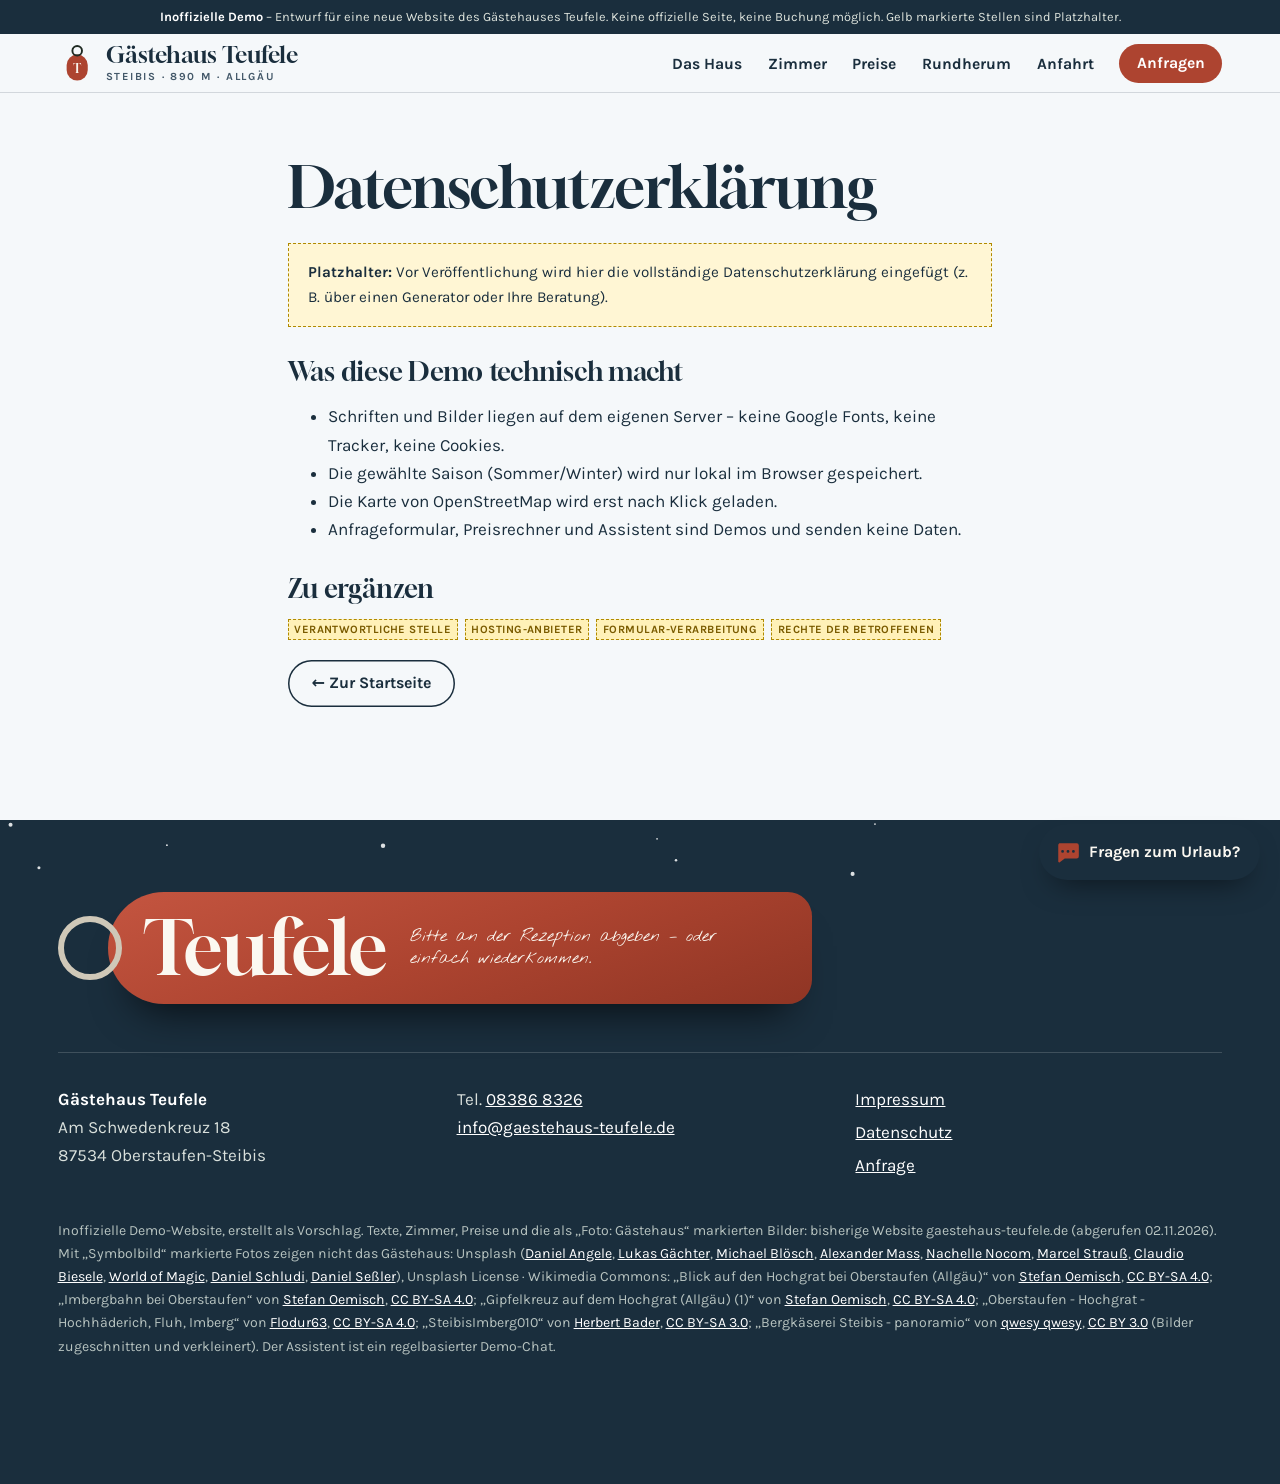
==== datenschutz.html @ fffa0cfc "Demo-Vorschau" ====
<!doctype html>
<html lang="de" data-season="sommer">
<head>
<meta charset="utf-8">
<meta name="viewport" content="width=device-width, initial-scale=1">
<title>Datenschutzerklärung – Gästehaus Teufele (Demo)</title>
<meta name="description" content="Datenschutzerklärung der Demo-Website">
<meta name="robots" content="noindex, nofollow">
<meta name="theme-color" content="#1d3a47">
<link rel="icon" href="img/favicon.svg" type="image/svg+xml">
<link rel="preload" href="fonts/gloock-latin-400-normal.woff2" as="font" type="font/woff2" crossorigin>
<link rel="stylesheet" href="css/fonts.css">
<link rel="stylesheet" href="css/style.css">
<link rel="stylesheet" href="chatbot/chatbot.css">
<link rel="stylesheet" href="css/premium.css">
<script>document.documentElement.classList.add('js')</script>
<script>try{var q=new URLSearchParams(location.search).get('saison'),s=q||localStorage.getItem('teufele-saison');if(!s){var d=new Date(),m=d.getMonth()+1,t=d.getDate();s=(m>4&&m<11)||(m==4&&t>=15)||(m==11&&t<=2)?'sommer':'winter'}document.documentElement.dataset.season=s==='winter'?'winter':'sommer'}catch(e){}</script>
<script>try{if(!matchMedia('(prefers-reduced-motion: reduce)').matches&&!sessionStorage.getItem('demo-intro'))document.documentElement.classList.add('intro-on')}catch(e){}</script>
</head>
<body id="top">
<div class="demo-banner" role="note"><strong>Inoffizielle Demo</strong> – Entwurf für eine neue Website des Gästehauses Teufele. Keine offizielle Seite, keine Buchung möglich. Gelb markierte Stellen sind Platzhalter.</div>
<header class="site-header">
  <a class="brand" href="index.html#top" aria-label="Gästehaus Teufele – Startseite"><svg class="logo-key" viewBox="0 0 40 40" aria-hidden="true"><rect x="9" y="11" width="22" height="27" rx="11" fill="#ad4430"/><circle cx="20" cy="7" r="5" fill="none" stroke="#1f2a22" stroke-width="2"/><text x="20" y="30" text-anchor="middle" font-family="Gloock,Georgia,serif" font-size="13" fill="#f8f4ec">T</text></svg><span class="brand-t"><b>Gästehaus Teufele</b><small>Steibis · 890 m · Allgäu</small></span></a>
  <nav class="nav" aria-label="Hauptnavigation">
    <button class="nav-toggle" aria-expanded="false" aria-controls="nav-list"><span class="sr-only">Menü</span><span></span><span></span><span></span></button>
    <ul id="nav-list">
      <li><a href="index.html#haus">Das Haus</a></li>
      <li><a href="index.html#zimmer">Zimmer</a></li>
      <li><a href="index.html#preise">Preise</a></li>
      <li><a href="index.html#rundherum">Rundherum</a></li>
      <li><a href="index.html#anfahrt">Anfahrt</a></li>
      <li class="nav-cta"><a href="index.html#anfrage">Anfragen</a></li>
    </ul>
  </nav>
</header>
<main class="legal"><div class="wrap narrow">
<h1>Datenschutzerklärung</h1>

<div class="ph-box"><strong>Platzhalter:</strong> Vor Veröffentlichung wird hier die vollständige Datenschutzerklärung eingefügt (z. B. über einen Generator oder Ihre Beratung).</div>
<h2>Was diese Demo technisch macht</h2>
<ul>
<li>Schriften und Bilder liegen auf dem eigenen Server – keine Google Fonts, keine Tracker, keine Cookies.</li>
<li>Die gewählte Saison (Sommer/Winter) wird nur lokal im Browser gespeichert.</li>
<li>Die Karte von OpenStreetMap wird erst nach Klick geladen.</li>
<li>Anfrageformular, Preisrechner und Assistent sind Demos und senden keine Daten.</li>
</ul>
<h2>Zu ergänzen</h2>
<p><span class="ph">Verantwortliche Stelle</span> <span class="ph">Hosting-Anbieter</span> <span class="ph">Formular-Verarbeitung</span> <span class="ph">Rechte der Betroffenen</span></p>

<p><a class="btn btn-line" href="index.html">← Zur Startseite</a></p>
</div></main>
<footer class="footer">
  <canvas class="foot-snow s-winter-only" data-particles="snow" aria-hidden="true"></canvas>
  <div class="wrap">
    <div class="foot-key" aria-hidden="true"><span class="fk-ring"></span><span class="fk-tag"><b>Teufele</b><small>Bitte an der Rezeption abgeben – oder einfach wiederkommen.</small></span></div>
    <div class="foot-cols">
      <p><strong>Gästehaus Teufele</strong><br>Am Schwedenkreuz 18<br>87534 Oberstaufen-Steibis</p>
      <p>Tel. <a href="tel:+4983868326">08386 8326</a><br><a href="mailto:info@gaestehaus-teufele.de">info@gaestehaus-teufele.de</a></p>
      <nav aria-label="Rechtliches"><a href="impressum.html">Impressum</a><a href="datenschutz.html">Datenschutz</a><a href="index.html#anfrage">Anfrage</a></nav>
    </div>
    <p class="small">Inoffizielle Demo-Website, erstellt als Vorschlag. Texte, Zimmer, Preise und die als „Foto: Gästehaus“ markierten Bilder: bisherige Website gaestehaus-teufele.de (abgerufen 02.11.2026). Mit „Symbolbild“ markierte Fotos zeigen nicht das Gästehaus: Unsplash (<a href="https://unsplash.com/photos/grune-baume-und-berge-unter-weissen-wolken-und-blauem-himmel-tagsuber-VUAQ4FSZtq4" target="_blank" rel="noopener">Daniel Angele</a>, <a href="https://unsplash.com/photos/grunes-grasfeld-in-der-nahe-des-berges-tagsuber-tlVbaOnPC0c" target="_blank" rel="noopener">Lukas Gächter</a>, <a href="https://unsplash.com/photos/braune-kuh-auf-dem-alpine-mountain-trail-G0ghMvt4nq4" target="_blank" rel="noopener">Michael Blösch</a>, <a href="https://unsplash.com/photos/ein-buffettisch-mit-verschiedenen-gerichten-und-speisen-Jfif0cYXTFI" target="_blank" rel="noopener">Alexander Mass</a>, <a href="https://unsplash.com/photos/frau-sitzt-im-winter-am-bett-und-schaut-am-fenster-51adhgg5KkE" target="_blank" rel="noopener">Nachelle Nocom</a>, <a href="https://unsplash.com/photos/modernes-schlafzimmer-mit-holzakzenten-und-naturlichem-licht-CMHgRFDANH8" target="_blank" rel="noopener">Marcel Strauß</a>, <a href="https://unsplash.com/photos/ein-feld-mit-wildblumen-und-einem-berg-im-hintergrund-0eRxPqdVqlM" target="_blank" rel="noopener">Claudio Biesele</a>, <a href="https://unsplash.com/photos/ein-schneebedeckter-hang-mit-hausern-und-baumen-im-vordergrund-XB6_wsO7b4U" target="_blank" rel="noopener">World of Magic</a>, <a href="https://unsplash.com/photos/schwarzbrot-im-sack-DzGefKHQA9A" target="_blank" rel="noopener">Daniel Schludi</a>, <a href="https://unsplash.com/photos/sonnenstrahlen-brechen-durch-wolken-uber-berggipfeln-Z5TV7ylXLrI" target="_blank" rel="noopener">Daniel Seßler</a>), Unsplash License · Wikimedia Commons: „Blick auf den Hochgrat bei Oberstaufen (Allgäu)“ von <a href="https://commons.wikimedia.org/wiki/File:Blick_auf_den_Hochgrat_bei_Oberstaufen_(Allg%C3%A4u).jpg" target="_blank" rel="noopener">Stefan Oemisch</a>, <a href="https://creativecommons.org/licenses/by-sa/4.0" target="_blank" rel="noopener">CC BY-SA 4.0</a>; „Imbergbahn bei Oberstaufen“ von <a href="https://commons.wikimedia.org/wiki/File:Imbergbahn_bei_Oberstaufen.jpg" target="_blank" rel="noopener">Stefan Oemisch</a>, <a href="https://creativecommons.org/licenses/by-sa/4.0" target="_blank" rel="noopener">CC BY-SA 4.0</a>; „Gipfelkreuz auf dem Hochgrat (Allgäu) (1)“ von <a href="https://commons.wikimedia.org/wiki/File:Gipfelkreuz_auf_dem_Hochgrat_(Allg%C3%A4u)_(1).jpg" target="_blank" rel="noopener">Stefan Oemisch</a>, <a href="https://creativecommons.org/licenses/by-sa/4.0" target="_blank" rel="noopener">CC BY-SA 4.0</a>; „Oberstaufen - Hochgrat - Hochhäderich, Fluh, Imberg“ von <a href="https://commons.wikimedia.org/wiki/File:Oberstaufen_-_Hochgrat_-_Hochh%C3%A4derich,_Fluh,_Imberg.jpg" target="_blank" rel="noopener">Flodur63</a>, <a href="https://creativecommons.org/licenses/by-sa/4.0" target="_blank" rel="noopener">CC BY-SA 4.0</a>; „SteibisImberg010“ von <a href="https://commons.wikimedia.org/wiki/File:SteibisImberg010.jpg" target="_blank" rel="noopener">Herbert Bader</a>, <a href="https://creativecommons.org/licenses/by-sa/3.0" target="_blank" rel="noopener">CC BY-SA 3.0</a>; „Bergkäserei Steibis - panoramio“ von <a href="https://commons.wikimedia.org/wiki/File:Bergk%C3%A4serei_Steibis_-_panoramio.jpg" target="_blank" rel="noopener">qwesy qwesy</a>, <a href="https://creativecommons.org/licenses/by/3.0" target="_blank" rel="noopener">CC BY 3.0</a> (Bilder zugeschnitten und verkleinert). Der Assistent ist ein regelbasierter Demo-Chat.</p>
  </div>
</footer>
<script src="js/base.js" defer></script>
<script src="js/fx.js" defer></script>
<script src="js/main.js" defer></script>
<script src="chatbot/chatbot.js" data-kb="chatbot/kb.json" defer></script>
</body>
</html>
---- css/fonts.css ----
@font-face{font-family:'Gloock';src:url(../fonts/gloock-latin-400-normal.woff2) format('woff2');font-weight:400;font-style:normal;font-display:swap}
@font-face{font-family:'Karla';src:url(../fonts/karla-latin-400-normal.woff2) format('woff2');font-weight:400;font-style:normal;font-display:swap}
@font-face{font-family:'Karla';src:url(../fonts/karla-latin-400-italic.woff2) format('woff2');font-weight:400;font-style:italic;font-display:swap}
@font-face{font-family:'Karla';src:url(../fonts/karla-latin-700-normal.woff2) format('woff2');font-weight:700;font-style:normal;font-display:swap}
@font-face{font-family:'Nothing';src:url(../fonts/nothing-you-could-do-latin-400-normal.woff2) format('woff2');font-weight:400;font-style:normal;font-display:swap}
---- css/style.css ----
/* Gästehaus Teufele – „Das Schlüsselbrett“ (Demo, Runde 6) – Pension-Palette mit Winter-Modus */
:root{--off:#f8f4ec;--sand:#f0e8d8;--himmel:#e4eef3;--wiese:#ebefdc;--salbei:#4d6a4b;--see:#1d3a47;--ziegel:#ad4430;--ziegel-d:#8f3524;--ink:#1f2a22;--ink-2:#4a5249;
  --holz:#b8895a;--holz-d:#7a5534;--leinen:#fbf8f1;
  --disp:'Gloock',Georgia,serif;--body:'Karla',system-ui,sans-serif;--hand:'Nothing','Segoe Print',cursive;
  --ease:cubic-bezier(.2,.7,.1,1);--pad:clamp(1.1rem,4.5vw,4rem);--rule:rgba(31,42,34,.16);
  --linen:repeating-linear-gradient(0deg,rgba(31,42,34,.025) 0 1px,transparent 1px 3px),repeating-linear-gradient(90deg,rgba(31,42,34,.02) 0 1px,transparent 1px 4px)}
html[data-season=winter]{--off:#f5f8fa;--sand:#dfeaf3;--himmel:#dfeaf3;--wiese:#eef3f7;--salbei:#3a627d;--see:#1a2e3d;--ink:#1a2e3d;--ink-2:#44596a;--rule:rgba(26,46,61,.16)}
*,*::before,*::after{box-sizing:border-box}
html{overflow-x:clip;-webkit-text-size-adjust:100%;scroll-behavior:smooth;scroll-padding-top:5rem}
body{overflow-x:clip;margin:0;background:var(--off);color:var(--ink);font:400 1.07rem/1.65 var(--body);transition:background-color .8s,color .8s}
section,.site-header,.footer{transition:background-color .8s,color .8s}
img{max-width:100%;height:auto;display:block}
a{color:inherit}
h1,h2,h3{font-family:var(--disp);font-weight:400;line-height:1.04;margin:0 0 .45em;letter-spacing:-.01em}
h2{font-size:clamp(2.3rem,5.2vw,4.6rem)}
h1 em,h2 em{font-style:italic;color:var(--ziegel)}
p{margin:0 0 1em}
.wrap{max-width:1320px;margin:0 auto;padding:0 var(--pad)}
.narrow{max-width:820px}
.sr-only{position:absolute;width:1px;height:1px;overflow:hidden;clip:rect(0 0 0 0);white-space:nowrap}
.ph{display:inline-block;max-width:100%;font:700 .7rem/1.35 var(--body);letter-spacing:.04em;text-transform:uppercase;color:#7a5b00;background:#fff1b8;border:1px dashed #b08a00;padding:.15em .5em;vertical-align:middle;font-style:normal}
.ph-box{background:#fff6d4;border:1px dashed #b08a00;padding:1rem 1.2rem;margin-bottom:1.5rem;font-size:.95rem}
.kicker{font:700 .8rem/1 var(--body);letter-spacing:.22em;text-transform:uppercase;color:var(--ziegel);margin-bottom:1.1rem}
.k-light{color:var(--sand)}
.hand{font-family:var(--hand);font-weight:400;letter-spacing:.01em}
.small{font-size:.88rem;color:var(--ink-2)}
.intro-p{max-width:40rem;font-size:1.15rem}
figure{margin:0}
figcaption{font:700 .74rem/1.35 var(--body);letter-spacing:.06em;text-transform:uppercase;color:var(--ink-2);margin-top:.55rem}
.sym{display:inline-block;font:700 .64rem/1 var(--body);letter-spacing:.14em;text-transform:uppercase;background:rgba(31,42,34,.08);color:var(--ink-2);padding:.25em .45em;margin-left:.4em;vertical-align:middle}
.sym.own{background:var(--ziegel);color:#fff}
main img.stock{filter:saturate(.85) contrast(1.02)}
html[data-season=winter] main img.stock{filter:saturate(.7) contrast(1.02) hue-rotate(-4deg)}

/* Saison-Sichtbarkeit */
html[data-season=sommer] .s-winter,html[data-season=winter] .s-sommer,html[data-season=sommer] .s-winter-only{display:none!important}

/* Knöpfe */
.btn{display:inline-flex;align-items:center;gap:.5rem;background:var(--ziegel);color:#fff;border:0;border-radius:999px;padding:.95rem 1.5rem;font:700 1rem/1 var(--body);text-decoration:none;cursor:pointer;transition:background .25s,transform .3s var(--ease),box-shadow .3s}
.btn:hover{background:var(--ziegel-d);box-shadow:0 12px 24px -14px rgba(143,53,36,.8)}
.btn-line{background:transparent;color:inherit;box-shadow:inset 0 0 0 1.5px currentColor}
.btn-line:hover{background:rgba(255,255,255,.12);box-shadow:inset 0 0 0 2px currentColor}
a:focus-visible,button:focus-visible,input:focus-visible,select:focus-visible,textarea:focus-visible{outline:3px solid var(--ziegel);outline-offset:3px}

/* Kopf */
.demo-banner{background:var(--ink);color:#dde3dc;font:400 .8rem/1.4 var(--body);text-align:center;padding:.5rem 1rem;position:relative;z-index:41}
.demo-banner strong{color:#fff}
.site-header{position:sticky;top:0;z-index:40;display:flex;align-items:center;justify-content:space-between;gap:2rem;padding:.55rem var(--pad);background:color-mix(in srgb,var(--off) 93%,transparent);backdrop-filter:blur(8px);border-bottom:1px solid var(--rule)}
.brand{display:flex;align-items:center;gap:.6rem;text-decoration:none}
.logo-key{width:2.4rem;height:2.4rem;transform-origin:50% 15%;transition:transform .9s var(--ease)}
.brand:hover .logo-key{transform:rotate(-14deg)}
.brand-t{display:flex;flex-direction:column;line-height:1}
.brand-t b{font:400 1.45rem/1 var(--disp)}
.brand-t small{font:700 .68rem/1.2 var(--body);letter-spacing:.16em;text-transform:uppercase;color:var(--ink-2);margin-top:.25rem}
#nav-list{display:flex;align-items:center;gap:1.6rem;list-style:none;margin:0;padding:0}
#nav-list a{text-decoration:none;font-weight:700;font-size:.98rem;background:linear-gradient(var(--ziegel),var(--ziegel)) 0 100%/0 2px no-repeat;transition:background-size .35s var(--ease);padding:.3rem 0}
#nav-list a:hover{background-size:100% 2px}
.nav-cta a{background:var(--ziegel)!important;color:#fff;padding:.65rem 1.1rem!important;border-radius:999px}
.nav-cta a:hover{background:var(--ziegel-d)!important}
.nav-toggle{display:none}

/* Hero */
.hero{position:relative;min-height:min(92vh,880px);display:flex;align-items:flex-end;color:#fbf8f1;overflow:hidden;background:var(--see)}
.hero-img{position:absolute;inset:-6% 0;transform:translateY(var(--py,0))}
.hero-img img{position:absolute;inset:0;width:100%;height:100%;object-fit:cover;transition:opacity 1.2s}
html[data-season=sommer] .s-winter-img,html[data-season=winter] .s-sommer-img{opacity:0}
.hero::before{content:"";position:absolute;inset:0;z-index:1;background:linear-gradient(90deg,rgba(18,36,44,.86) 0%,rgba(18,36,44,.62) 38%,rgba(18,36,44,.05) 72%),linear-gradient(0deg,rgba(18,36,44,.6),transparent 45%)}
html[data-season=winter] .hero::before{background:linear-gradient(90deg,rgba(16,32,46,.9) 0%,rgba(16,32,46,.66) 40%,rgba(16,32,46,.1) 74%),linear-gradient(0deg,rgba(16,32,46,.6),transparent 45%)}
.hero-snow{position:absolute;inset:0;width:100%;height:100%;z-index:2;pointer-events:none}
.hero-in{position:relative;z-index:3;width:100%;padding-top:5rem;padding-bottom:clamp(3rem,7vw,5.5rem)}
.hero h1{font-size:clamp(3rem,7.6vw,7rem);max-width:12ch;margin-bottom:.35em;color:#fbf8f1}
.hero h1 em{color:#f3b9a6}
.h-small{display:block;font:400 clamp(1.1rem,2vw,1.5rem)/1.2 var(--body);letter-spacing:.22em;text-transform:uppercase;margin-bottom:.8rem;color:#e7ece4}
.hero-hand{font-size:clamp(1.3rem,2.4vw,1.9rem);color:#f3d8c9;transform:rotate(-3deg);transform-origin:0 50%;margin-bottom:.6rem}
.hero-lead{max-width:34rem;font-size:1.18rem;color:#eef1ea}
.hero-cta{display:flex;flex-wrap:wrap;gap:.8rem;margin:1.6rem 0 1.2rem}
.hero .btn-line{color:#fbf8f1}
.rating{margin:0}
.season{position:absolute;top:1.6rem;right:var(--pad);display:flex;padding:.3rem;border-radius:999px;background:rgba(251,248,241,.16);backdrop-filter:blur(6px);box-shadow:inset 0 0 0 1px rgba(251,248,241,.35)}
.season button{display:flex;align-items:center;gap:.45rem;border:0;background:transparent;color:#fbf8f1;font:700 .92rem/1 var(--body);padding:.6rem 1rem;border-radius:999px;cursor:pointer;transition:background .4s,color .4s}
.season svg{width:1.1rem;height:1.1rem;fill:none;stroke:currentColor;stroke-width:1.8;stroke-linecap:round;transition:transform .8s var(--ease)}
.season button[aria-pressed=true]{background:#fbf8f1;color:var(--see)}
.season button[aria-pressed=true] svg{transform:rotate(180deg)}
.season button:hover:not([aria-pressed=true]){background:rgba(251,248,241,.18)}
.polaroid{background:#fffdf8;padding:.6rem .6rem 0;box-shadow:0 22px 40px -22px rgba(0,0,0,.55),0 2px 6px rgba(0,0,0,.12);transform:rotate(var(--rot,0));transition:transform .6s var(--ease)}
.polaroid:hover{transform:rotate(0) scale(1.03)}
.polaroid img{width:100%;height:auto;image-rendering:auto}
.polaroid figcaption{font-family:var(--hand);font-size:1.15rem;letter-spacing:0;text-transform:none;color:#3a3a33;padding:.35rem .2rem .55rem;margin:0;font-weight:400}
.hero-pol{position:absolute;z-index:3;right:clamp(1rem,7vw,7rem);bottom:clamp(2.5rem,8vw,6rem);width:clamp(200px,20vw,270px)}
.hero-pol::before{content:"";position:absolute;left:38%;top:-12px;width:70px;height:24px;background:rgba(240,232,216,.8);transform:rotate(-4deg);box-shadow:0 1px 2px rgba(0,0,0,.1)}
.hero-credit{position:absolute;z-index:3;right:.8rem;bottom:.8rem;margin:0;background:rgba(0,0,0,.35);color:#eee}

/* Haus */
.haus{padding:clamp(5rem,10vw,8.5rem) 0 clamp(3rem,6vw,5rem);background:var(--off) var(--linen)}
.haus-grid{display:grid;grid-template-columns:1.05fr .95fr;gap:clamp(2rem,6vw,6rem);align-items:center}
.ticks{list-style:none;padding:0;margin:1.6rem 0 2rem;display:grid;grid-template-columns:1fr 1fr;gap:.55rem 1.6rem}
.ticks li{padding-left:1.7rem;position:relative}
.ticks li::before{content:"";position:absolute;left:0;top:.45em;width:.95rem;height:.6rem;border-left:2.5px solid var(--salbei);border-bottom:2.5px solid var(--salbei);transform:rotate(-45deg)}
.gastgeber{display:flex;align-items:center;gap:1rem;padding:1rem;border:1.5px dashed var(--rule);border-radius:14px;max-width:30rem}
.gastgeber p{margin:0}
.gastgeber .hand{font-size:1.4rem;color:var(--ziegel)}
.gg-ph{flex:none;width:4.4rem;height:4.4rem;border-radius:50%;background:#fff1b8;border:1px dashed #b08a00;display:grid;place-items:center;font:700 .7rem var(--body);color:#7a5b00;text-transform:uppercase}
.haus-pics{position:relative;min-height:540px}
.p-schild{position:absolute;left:0;top:0;width:min(270px,48%);z-index:2}
.p-buffet{position:absolute;right:0;bottom:0;width:62%}
.p-buffet img{aspect-ratio:4/5;object-fit:cover;width:100%;border-radius:4px}
.fruehstueck{display:grid;grid-template-columns:.8fr 1.2fr;gap:clamp(2rem,5vw,5rem);align-items:center;margin-top:clamp(3rem,7vw,6rem)}
.fr-img{transform:translateY(var(--py,0))}
.fr-img img{aspect-ratio:3/4;object-fit:cover;width:100%;max-height:520px;border-radius:200px 200px 6px 6px}
.fr-q{margin:0;padding:0}
.fr-q p:first-child{font:400 clamp(1.6rem,3vw,2.5rem)/1.25 var(--disp)}
.fr-q em{color:var(--salbei);font-style:italic}

/* Zimmer – Schlüsselbrett */
.zimmer{background:var(--see);color:#eef1ea;padding:clamp(5rem,10vw,8rem) 0;position:relative;overflow:hidden}
.zimmer h2{color:#fbf8f1}.zimmer h2 em{color:#f3b9a6}
.zimmer .intro-p{color:#d9e0dc}
.brett-wrap{display:grid;grid-template-columns:1.15fr .85fr;gap:clamp(2rem,4vw,4rem);align-items:start;margin-top:2.6rem}
.brett{position:relative;border-radius:10px;padding:2.2rem 2rem 2.8rem;
  background:repeating-linear-gradient(90deg,rgba(80,50,25,.12) 0 2px,transparent 2px 13px,rgba(80,50,25,.07) 13px 14px,transparent 14px 31px),linear-gradient(175deg,#c99a68,#a8774a 60%,#946540);
  box-shadow:inset 0 0 0 6px rgba(70,42,20,.35),inset 0 -14px 24px -12px rgba(50,28,10,.45),0 40px 60px -30px rgba(0,0,0,.7)}
.brett::before,.brett::after{content:"";position:absolute;top:14px;width:12px;height:12px;border-radius:50%;background:radial-gradient(circle at 35% 35%,#d8d2c4,#7c766a);box-shadow:0 1px 2px rgba(0,0,0,.5)}
.brett::before{left:14px}.brett::after{right:14px}
.brett-head{text-align:center;font:400 1.15rem/1 var(--disp);color:#3b2513;letter-spacing:.06em;margin:0 0 1.6rem;text-shadow:0 1px 0 rgba(255,235,200,.4)}
.hooks{list-style:none;margin:0;padding:0;display:grid;grid-template-columns:repeat(7,1fr);gap:.4rem}
.hook{position:relative;display:flex;justify-content:center;padding-top:14px}
.hook::before{content:"";position:absolute;top:0;left:50%;width:10px;height:22px;margin-left:-5px;border-radius:5px 5px 3px 3px;background:linear-gradient(90deg,#5e574c,#c9c2b2 45%,#6e6759);box-shadow:0 3px 4px rgba(0,0,0,.45);z-index:2}
.fob{position:relative;border:0;background:none;padding:0;cursor:pointer;display:flex;flex-direction:column;align-items:center;transform-origin:50% 0;transition:transform .5s var(--ease),opacity .4s;color:#fbf8f1}
.fob .ring{width:28px;height:28px;border-radius:50%;border:3px solid #cfc8b8;box-shadow:0 2px 3px rgba(0,0,0,.4);margin-top:-6px}
.fob .tag{margin-top:-5px;width:56px;height:96px;border-radius:28px 28px 30px 30px / 24px 24px 46px 46px;background:linear-gradient(160deg,#c45540,var(--ziegel) 50%,#8f3524);display:flex;flex-direction:column;align-items:center;justify-content:center;gap:.2rem;box-shadow:inset 0 2px 0 rgba(255,255,255,.2),inset 0 -6px 10px rgba(0,0,0,.18),0 14px 16px -10px rgba(0,0,0,.6);position:relative}
.fob .tag::before{content:"";position:absolute;top:9px;width:9px;height:9px;border-radius:50%;background:#7a2c1e;box-shadow:inset 0 1px 2px rgba(0,0,0,.5)}
.tag-no{font:400 1.75rem/1 var(--disp);margin-top:.6rem}
.tag-art{font:700 .62rem/1 var(--body);letter-spacing:.18em}
.hook:nth-child(4) .fob .tag{background:linear-gradient(160deg,#5f7d5d,var(--salbei) 50%,#3a5239)}
.hook:nth-child(4) .fob .tag::before{background:#2f432e}
.fob:hover{transform:rotate(8deg)}
.fob:hover .tag{filter:brightness(1.06)}
.fob[aria-pressed=true]{transform:translateY(14px) rotate(-4deg) scale(1.08)}
.fob[aria-pressed=true] .tag{box-shadow:0 0 0 3px #fbf8f1,0 22px 22px -12px rgba(0,0,0,.7)}
.fob.swing{animation:swing 1.1s var(--ease)}
@keyframes swing{0%{transform:rotate(0)}20%{transform:rotate(16deg)}45%{transform:rotate(-10deg)}70%{transform:translateY(8px) rotate(5deg)}100%{transform:translateY(14px) rotate(-4deg) scale(1.08)}}
.fx .hook{opacity:0;transform:translateY(-14px);transition:opacity .5s,transform .7s var(--ease);transition-delay:calc(var(--i) * 70ms)}
.fx .brett-wrap.in .hook{opacity:1;transform:none}
.room-card{background:var(--leinen);color:var(--ink);border-radius:6px;padding:1.8rem 1.8rem 2rem;box-shadow:0 30px 50px -30px rgba(0,0,0,.7);position:relative;transform:rotate(1.2deg)}
.room-card::before{content:"";position:absolute;left:50%;top:-12px;width:90px;height:24px;margin-left:-45px;background:rgba(240,232,216,.85);transform:rotate(2deg)}
.room-card.flip{animation:flip .6s var(--ease)}
@keyframes flip{0%{opacity:.2;transform:rotate(1.2deg) rotateY(-30deg) translateX(-14px)}100%{opacity:1;transform:rotate(1.2deg)}}
.rc-no{font:700 .8rem/1 var(--body);letter-spacing:.2em;text-transform:uppercase;color:var(--ziegel-d);margin-bottom:.4rem}
.rc-no b{font:400 2.4rem/1 var(--disp);letter-spacing:0;color:var(--ziegel);vertical-align:-.25em;margin-left:.2rem}
.room-card h3{font-size:2rem}
.rc-aus{list-style:none;padding:0;margin:0 0 1rem;display:flex;flex-wrap:wrap;gap:.4rem}
.rc-aus li{background:var(--sand);border-radius:999px;padding:.3rem .8rem;font-weight:700;font-size:.9rem}
.rc-note{font-style:italic;color:var(--salbei)}
.pt{width:100%;border-collapse:collapse;margin:.4rem 0 .6rem;font-variant-numeric:tabular-nums}
.pt th,.pt td{padding:.5rem .4rem;text-align:right;border-bottom:1px solid var(--rule)}
.pt th:first-child{text-align:left}
.pt thead th{font:700 .72rem/1 var(--body);letter-spacing:.12em;text-transform:uppercase;color:var(--ink-2)}
.pt td{font:400 1.45rem/1 var(--disp)}
.rc-foto{position:relative;margin:1.2rem 0 1.3rem}
.rc-foto img{aspect-ratio:16/9;object-fit:cover;width:100%;border-radius:4px}
.rc-foto .ph{position:absolute;left:.6rem;top:.6rem;z-index:2}

/* Preise */
.preise{background:var(--wiese);padding:clamp(5rem,10vw,8rem) 0}
.preise-grid{display:grid;grid-template-columns:1.1fr .9fr;gap:clamp(2rem,5vw,5rem);align-items:start}
.season-label{display:flex;flex-wrap:wrap;gap:.6rem;align-items:center;font:700 .95rem var(--body);color:var(--salbei);margin:1.2rem 0 .8rem}
.plist{width:100%;border-collapse:collapse;font-variant-numeric:tabular-nums;background:var(--leinen);border-radius:10px;overflow:hidden;box-shadow:0 20px 40px -30px rgba(0,0,0,.4)}
.plist th,.plist td{padding:.8rem 1rem;text-align:right;border-bottom:1px solid var(--rule)}
.plist tbody tr:last-child>*{border-bottom:0}
.plist th[scope=row]{text-align:left;font-weight:400}
.plist thead th{background:var(--salbei);color:#fbf8f1;font:700 .74rem/1 var(--body);letter-spacing:.12em;text-transform:uppercase}
.plist thead th:first-child{text-align:left}
.pl-no{display:block;font:700 .74rem/1.2 var(--body);letter-spacing:.14em;text-transform:uppercase;color:var(--ziegel-d)}
.plist td{font:400 1.3rem/1 var(--disp)}
.plist tbody tr{transition:background .25s}
.plist tbody tr:hover{background:var(--sand)}
.extras{list-style:none;padding:0;margin:1.4rem 0 0;display:grid;gap:.4rem}
.rechner{background:var(--leinen);border-radius:18px;padding:2rem;box-shadow:0 30px 50px -34px rgba(0,0,0,.45);position:sticky;top:6rem}
.rechner h3{font-size:2rem}
.rechner h3 .hand{display:block;font-size:1.25rem;color:var(--ziegel);margin-bottom:.2rem}
.fld{display:flex;flex-direction:column;gap:.35rem;font-weight:700;font-size:.9rem;margin-bottom:1rem}
.fld input,.fld select,.fld textarea,.kids input{font:400 1rem/1.3 var(--body);color:var(--ink);background:#fff;border:1.5px solid rgba(31,42,34,.25);border-radius:10px;padding:.75rem .85rem;width:100%}
.fld input:focus,.fld select:focus,.fld textarea:focus{border-color:var(--salbei)}
.invalid{border-color:var(--ziegel)!important;background:#fff4f1!important}
.two{display:grid;grid-template-columns:1fr 1fr;gap:0 1rem}
.kids{border:0;padding:0;margin:0 0 1rem;display:grid;grid-template-columns:repeat(3,1fr);gap:.6rem}
.kids legend{font-weight:700;font-size:.9rem;margin-bottom:.35rem}
.kids label{display:flex;flex-direction:column;gap:.3rem;font-size:.85rem}
.checks{display:flex;flex-wrap:wrap;gap:.4rem 1.4rem;margin-bottom:1.2rem}
.chk{display:flex;gap:.5rem;align-items:flex-start;font-size:.92rem}
.chk input{width:1.15rem;height:1.15rem;accent-color:var(--salbei);margin-top:.2rem;flex:none}
.re-out{display:block;background:var(--salbei);color:#fbf8f1;border-radius:12px;padding:1.1rem 1.2rem;margin-bottom:.8rem}
.re-sum{display:block;font:400 2.4rem/1 var(--disp)}
.re-det{display:block;font-size:.88rem;margin-top:.4rem;color:#e4ebe2}

/* Rundherum */
.rundherum{background:var(--himmel);padding:clamp(5rem,10vw,8rem) 0 clamp(4rem,8vw,6rem);overflow:hidden}
.profil-wrap{position:relative;margin:2rem 0 0;height:clamp(170px,22vw,280px)}
.profil{position:absolute;inset:0;width:100%;height:100%}
.pf-fill{fill:var(--wiese);transition:fill .8s}
html[data-season=winter] .pf-fill{fill:#fff}
.pf-line{fill:none;stroke:var(--ziegel);stroke-width:2.5;stroke-dasharray:1;stroke-dashoffset:calc(1 - var(--draw,1));vector-effect:non-scaling-stroke}
.pf-mark{position:absolute;margin:0;transform:translate(-50%,-100%);padding-bottom:1.1rem;text-align:center;font-size:.82rem;line-height:1.25;color:var(--ink-2);white-space:nowrap}
.pf-mark b{display:block;font:400 1.15rem/1.1 var(--disp);color:var(--ink)}
.pf-dot{position:absolute;left:50%;bottom:-6px;width:14px;height:14px;margin-left:-7px;border-radius:50%;background:var(--ziegel);box-shadow:0 0 0 4px rgba(173,68,48,.22)}
.pf-dot::after{content:"";position:absolute;inset:-4px;border-radius:50%;border:2px solid var(--ziegel);animation:ping 2.4s infinite}
@keyframes ping{0%{transform:scale(.6);opacity:1}100%{transform:scale(2.4);opacity:0}}
.pf-haus{left:17.5%;top:68.5%}
.pf-gipfel{left:53.3%;top:14.6%}
.pf-note{position:absolute;right:var(--pad);bottom:.6rem;margin:0;font-size:1rem;color:var(--ink-2)}
.tiles{display:grid;grid-template-columns:repeat(4,1fr);gap:clamp(1rem,2vw,1.8rem);margin-top:-1px;padding-top:2.4rem;background:var(--wiese);transition:background .8s}
html[data-season=winter] .tiles{background:#fff}
.tiles{max-width:none;padding-left:max(var(--pad),calc((100vw - 1320px)/2 + var(--pad)));padding-right:max(var(--pad),calc((100vw - 1320px)/2 + var(--pad)));padding-bottom:3rem}
.tile figure{position:relative;overflow:hidden;border-radius:10px}
.tile img{aspect-ratio:4/5;object-fit:cover;width:100%;transition:transform 1.2s var(--ease)}
.tile:hover img{transform:scale(1.05)}
.tile figure .sym{position:absolute;left:.6rem;bottom:.6rem;margin:0;background:rgba(251,248,241,.9)}
.tile figure .sym.own{background:var(--ziegel);color:#fff}
.tile:nth-child(even){margin-top:2.2rem}
.tile h3{font-size:1.5rem;margin-top:1rem}
.tile p{font-size:.98rem;color:var(--ink-2)}
.fx .tile[data-reveal]{transition-delay:calc(var(--i) * 90ms)}
.strip{display:grid;grid-template-columns:repeat(5,1fr);gap:1rem;margin-top:3rem}
.strip figure:nth-child(odd){transform:rotate(-1.5deg)}.strip figure:nth-child(even){transform:rotate(1.5deg) translateY(1.2rem)}
.strip img{aspect-ratio:1;object-fit:cover;width:100%;border-radius:6px;border:6px solid #fffdf8;box-shadow:0 16px 26px -20px rgba(0,0,0,.6)}
.plus{display:flex;flex-wrap:wrap;gap:1.2rem 2rem;align-items:center;justify-content:space-between;margin-top:4.5rem;padding-top:2rem;border-top:1px solid var(--rule)}
.plus p{max-width:48rem;margin:0}

/* Anfahrt */
.anfahrt{background:var(--sand) var(--linen);padding:clamp(5rem,10vw,8rem) 0}
.an-grid{display:grid;grid-template-columns:.9fr 1.1fr;gap:clamp(2rem,5vw,5rem);align-items:start}
.weg{list-style:none;counter-reset:w;padding:0;margin:1.6rem 0 2rem}
.weg li{counter-increment:w;position:relative;padding:0 0 1.1rem 3.2rem}
.weg li::before{content:counter(w);position:absolute;left:0;top:-.15rem;width:2.2rem;height:2.2rem;border-radius:50%;background:var(--off);box-shadow:inset 0 0 0 2px var(--ziegel);color:var(--ziegel-d);display:grid;place-items:center;font:400 1.15rem var(--disp)}
.weg li:not(:last-child)::after{content:"";position:absolute;left:1.08rem;top:2.2rem;bottom:.1rem;border-left:2px dotted var(--ziegel)}
.sketch{background:var(--leinen);border-radius:10px;padding:1rem 1rem .4rem;box-shadow:0 26px 40px -30px rgba(0,0,0,.45);transform:rotate(-.8deg)}
.route{width:100%;height:auto;font-family:var(--hand)}
.route .rd{fill:none;stroke:var(--ink);stroke-width:3;stroke-linecap:round;stroke-dasharray:1;stroke-dashoffset:1}
.route.in .rd{transition:stroke-dashoffset 1.6s var(--ease);transition-delay:var(--d,0s);stroke-dashoffset:0}
.route .pin{opacity:0;transition:opacity .6s,transform .6s var(--ease);transform:translateY(6px)}
.route.in .pin{opacity:1;transform:none}
.route.in .p1{transition-delay:.4s}.route.in .p2{transition-delay:.8s}.route.in .p3{transition-delay:1.4s}.route.in .p4{transition-delay:1.9s}
.route .pin rect{fill:#f2c94c;stroke:var(--ink);stroke-width:2}
.route .p1 text{font:700 15px var(--body);text-anchor:middle;fill:var(--ink)}
.route .pin path{fill:none;stroke:var(--ink);stroke-width:2.4;stroke-linecap:round;stroke-linejoin:round}
.route .p3 path:first-child,.route .p4 path:first-child{fill:#e6c9a0}
.route .p4 path:first-child{fill:var(--ziegel)}
.route .p4 rect{fill:var(--leinen)}
.route .arr{stroke:var(--ziegel)!important;stroke-width:3!important}
.route text.h{font:400 20px var(--hand);fill:var(--ziegel-d)}
.sketch figcaption{font-family:var(--hand);text-transform:none;letter-spacing:0;font-size:1rem;font-weight:400}
.map{position:relative;margin-top:1.6rem;border-radius:10px;overflow:hidden;background:var(--off);min-height:180px;box-shadow:inset 0 0 0 1px var(--rule)}
.map iframe{width:100%;height:320px;border:0;display:block}
.map-placeholder{padding:1.2rem 1.4rem 0;display:flex;flex-direction:column}
.map-placeholder strong{font:400 1.4rem var(--disp)}
.map-consent{padding:1rem 1.4rem 1.4rem}
.map-consent p{font-size:.9rem;color:var(--ink-2)}

/* Anfrage */
.anfrage{position:relative;background:var(--salbei);color:#f4f2ea;padding:clamp(5rem,10vw,8rem) 0;overflow:hidden}
.an-snow{position:absolute;inset:0;width:100%;height:100%;pointer-events:none}
.anfrage .wrap{position:relative}
.anfrage h2{color:#fbf8f1}.anfrage h2 em{color:#f6cdbf}
.an2-grid{display:grid;grid-template-columns:.85fr 1.15fr;gap:clamp(2rem,5vw,5rem);align-items:start}
.clist{margin:1.6rem 0 0}
.clist div{display:grid;grid-template-columns:7.5rem 1fr;gap:1rem;padding:.9rem 0;border-top:1px solid rgba(251,248,241,.25)}
.clist dt{font:700 .76rem/1.6 var(--body);letter-spacing:.14em;text-transform:uppercase;color:#dfe6dd}
.clist dd{margin:0;font-size:1.08rem}
.clist a{color:#fff;text-decoration-thickness:1px;text-underline-offset:3px}
.an-form{background:var(--leinen);color:var(--ink);border-radius:18px;padding:2rem;box-shadow:0 30px 60px -30px rgba(0,0,0,.6);position:relative}
.tag-line{font-size:1.3rem;color:var(--ziegel);margin:0 0 1rem;transform:rotate(-2deg)}
.form-msg{margin:1rem 0 0;font-weight:700}
.form-msg.ok{color:var(--salbei)}.form-msg.err{color:var(--ziegel-d)}

/* Footer */
.footer{position:relative;background:var(--see);color:#d9e0dc;padding:4.5rem 0 7rem;overflow:hidden}
.foot-snow{position:absolute;inset:0;width:100%;height:100%;pointer-events:none}
.footer .wrap{position:relative}
.foot-key{display:flex;align-items:center;margin-bottom:3rem}
.fk-ring{width:64px;height:64px;border-radius:50%;border:6px solid #cfc8b8;flex:none;margin-right:-14px;position:relative;z-index:1}
.fk-tag{display:flex;align-items:center;gap:1.4rem;background:linear-gradient(160deg,#c45540,var(--ziegel) 50%,#8f3524);color:#fbf8f1;border-radius:60px 26px 26px 60px;padding:1.2rem 2.4rem 1.2rem 2.2rem;max-width:44rem;box-shadow:0 30px 40px -24px rgba(0,0,0,.7);transform-origin:0 50%;transition:transform .8s var(--ease)}
.foot-key:hover .fk-tag{transform:rotate(-3deg)}
.fk-tag b{font:400 clamp(2.4rem,6vw,4.6rem)/1 var(--disp)}
.fk-tag small{font-family:var(--hand);font-size:1.05rem;line-height:1.3}
.foot-cols{display:grid;grid-template-columns:repeat(3,1fr);gap:2rem;border-top:1px solid rgba(255,255,255,.16);padding-top:2rem}
.foot-cols strong{color:#fff}
.foot-cols nav{display:flex;flex-direction:column;gap:.3rem}
.footer .small{color:#b7c3c0;margin-top:2rem}
.footer a{color:#fff}

/* Schlüssel-Anzeige (Kapitel) */
.key-ind{position:fixed;left:1.2rem;bottom:1.2rem;z-index:30;display:flex;align-items:center;opacity:0;transform:translateY(10px);transition:opacity .4s,transform .4s var(--ease);pointer-events:none}
.ki-ring{width:30px;height:30px;border-radius:50%;border:4px solid #b7b0a0;margin-right:-8px;position:relative;z-index:1;background:transparent}
.ki-tag{display:flex;align-items:center;gap:.6rem;background:var(--ziegel);color:#fff;border-radius:30px 14px 14px 30px;padding:.5rem 1rem .5rem 1.1rem;box-shadow:0 10px 20px -10px rgba(0,0,0,.5);font-weight:700;font-size:.9rem;transform-origin:0 50%;transform:rotate(calc(var(--sp,0) * 10deg - 5deg))}
.ki-tag b{font:400 1.2rem/1 var(--disp)}
.key-ind.show{opacity:1;transform:none}
.key-ind.over-hero,.key-ind.over-foot{opacity:0;transform:translateY(10px)}
@media (max-width:1279px){.key-ind{display:none}}

/* Rechtliches */
.legal{padding:4rem 0 6rem}
.legal h1{font-size:clamp(2.4rem,5vw,3.6rem)}
.legal h2{font-size:1.6rem;margin-top:2rem}
.legal .ph{margin:.2rem .2rem .2rem 0}

/* Lightbox */
.lightbox{border:0;padding:0;background:transparent;max-width:92vw}
.lightbox::backdrop{background:rgba(20,30,28,.94)}

/* Effekte */
.fx [data-reveal]{opacity:0;transform:translateY(30px);transition:opacity .9s var(--ease),transform 1s var(--ease)}
.fx [data-reveal].in{opacity:1;transform:none}
.fx .polaroid[data-reveal].in{transform:rotate(var(--rot,0))}
.fx [data-split] .w{display:inline-block;overflow:hidden;vertical-align:top;padding-bottom:.12em;margin-bottom:-.12em}
.fx [data-split] .wi{display:inline-block;transform:translateY(105%);transition:transform 1s var(--ease);transition-delay:calc(var(--ln,0) * 100ms)}
.fx [data-split].in .wi{transform:none}
.fx [data-clip]{position:relative}
.fx [data-clip]::after{content:"";position:absolute;inset:-1px;background:var(--off);transform-origin:50% 0;transition:transform 1.3s cubic-bezier(.7,0,.2,1);z-index:4;pointer-events:none}
.fx [data-clip].in::after{transform:scaleY(0)}
.fx-reduce [data-clip]::after{display:none}
.fx-reduce [data-reveal]{opacity:1;transform:none}
.fx-reduce .hook{opacity:1!important;transform:none!important}
.fx-reduce .route .rd{stroke-dashoffset:0}.fx-reduce .route .pin{opacity:1;transform:none}
@media (prefers-reduced-motion:reduce){*,*::before,*::after{transition-duration:.01ms!important;animation-duration:.01ms!important;animation-iteration-count:1!important;scroll-behavior:auto!important}.pf-line{stroke-dashoffset:0}}

/* Chatbot */
.cb-root .cb-launcher{background:var(--see);color:#fbf8f1;border-radius:999px;font:700 1rem/1 var(--body);box-shadow:0 14px 30px -14px rgba(0,0,0,.6)}
.cb-root .cb-panel{border-radius:16px}
.cb-root .cb-head{background:var(--salbei)}
.mobile-bar{display:none}

@media (max-width:1100px){.tiles{grid-template-columns:1fr 1fr}.tile:nth-child(even){margin-top:0}.brett-wrap,.preise-grid{grid-template-columns:1fr}.rechner{position:static}.room-card{max-width:560px}}
@media (max-width:899px){
  .site-header{padding:.4rem var(--pad)}
  .nav-toggle{display:block;width:44px;height:44px;border:0;background:none;position:relative;cursor:pointer}
  .nav-toggle span:not(.sr-only){position:absolute;left:10px;right:10px;height:2px;background:var(--ink);top:15px}
  .nav-toggle span:nth-of-type(3){top:21px}.nav-toggle span:nth-of-type(4){top:27px}
  #nav-list{display:none;position:absolute;left:0;right:0;top:100%;flex-direction:column;align-items:flex-start;gap:0;background:var(--off);padding:1rem var(--pad) 1.6rem;border-bottom:1px solid var(--rule)}
  #nav-list.open{display:flex}
  #nav-list li{width:100%;border-top:1px solid var(--rule)}
  #nav-list a{display:block;padding:1rem 0;font-size:1.15rem}
  .nav-cta{padding-top:1rem;border-top:0!important}
  .hero{min-height:0;flex-direction:column;align-items:stretch}
  .hero::before{background:linear-gradient(0deg,rgba(18,36,44,.92) 0%,rgba(18,36,44,.7) 55%,rgba(18,36,44,.25) 100%)}
  html[data-season=winter] .hero::before{background:linear-gradient(0deg,rgba(16,32,46,.94) 0%,rgba(16,32,46,.72) 55%,rgba(16,32,46,.3) 100%)}
  .season{position:static;align-self:flex-start;display:inline-flex;margin-bottom:1.6rem}
  .hero-in{padding-top:1.4rem;padding-bottom:2rem}
  .hero h1{font-size:clamp(2.6rem,12vw,3.6rem)}
  .hero-pol{position:relative;right:auto;bottom:auto;width:200px;margin:0 0 2.6rem var(--pad);z-index:3}
  .hero-credit{bottom:.5rem}
  .haus-grid,.fruehstueck,.an-grid,.an2-grid{grid-template-columns:1fr}
  .ticks{grid-template-columns:1fr}
  .haus-pics{min-height:0;display:grid;grid-template-columns:1fr 1fr;gap:1rem;align-items:start}
  .p-schild,.p-buffet{position:relative;width:auto}
  .p-schild{margin-top:1rem}
  .fr-img img{max-height:360px}
  .brett{padding:1.6rem 1rem 2rem}
  .hooks{grid-template-columns:repeat(4,1fr);row-gap:1.4rem}
  .fob .tag{width:50px;height:86px}
  .room-card{transform:none;padding:1.4rem}
  @keyframes flip{0%{opacity:.2;transform:translateX(-10px)}100%{opacity:1;transform:none}}
  .pt td{font-size:1.2rem}
  .plist th,.plist td{padding:.7rem .5rem}
  .plist td{font-size:1.1rem}
  .rechner,.an-form{padding:1.4rem}
  .pf-mark{font-size:.72rem}.pf-mark b{font-size:.95rem}
  .pf-note{display:none}
  .tiles{grid-template-columns:1fr;gap:2rem}
  .tile img{aspect-ratio:16/10}
  .strip{grid-template-columns:repeat(5,62vw);overflow-x:auto;padding-bottom:2rem;scroll-snap-type:x mandatory;margin-right:0}
  .strip figure{scroll-snap-align:start}
  .two{grid-template-columns:1fr}
  .clist div{grid-template-columns:1fr;gap:.2rem}
  .foot-cols{grid-template-columns:1fr}
  .fk-tag{padding:1rem 1.4rem;flex-direction:column;align-items:flex-start;gap:.4rem}
  .mobile-bar{display:grid;grid-template-columns:1fr 1.6fr;position:fixed;left:0;right:0;bottom:0;z-index:45;background:var(--off);border-top:1px solid var(--rule)}
  .mobile-bar a{padding:1rem .5rem calc(1rem + env(safe-area-inset-bottom));text-align:center;font:700 1rem/1 var(--body);text-decoration:none}
  .mobile-bar a:last-child{background:var(--ziegel);color:#fff}
  .cb-root{--cb-bottom-mobile:76px}
}
/* Feinschliff Haus-Bilder */
.p-schild{top:auto;bottom:0;left:0;width:min(250px,44%)}
.p-buffet{top:0;bottom:auto;right:0;width:64%}
.haus-pics{min-height:600px}
@media (max-width:899px){.haus-pics{min-height:0}.p-schild,.p-buffet{width:auto}.p-schild{margin-top:2.5rem}}
@media (max-width:899px){.pf-haus{transform:translate(-22px,-100%);text-align:left}.pf-haus .pf-dot{left:22px}}
---- chatbot/chatbot.css ----
/* Demo-Assistent – Farben/Schriften per CSS-Variablen oder kb.json "theme" anpassbar */
.cb-root{--cb-accent:#a8432a;--cb-accent-d:#8a3420;--cb-ink:#2b1d14;--cb-paper:#fffaf2;--cb-soft:#f3e9d9;--cb-line:#e3d6c2;--cb-gold:#c9a25a;
  --cb-font:system-ui,-apple-system,"Segoe UI",sans-serif;--cb-serif:Georgia,serif;--cb-right:20px;--cb-bottom:20px;--cb-bottom-mobile:88px;
  position:fixed;right:var(--cb-right);bottom:var(--cb-bottom);z-index:60;font-family:var(--cb-font);color:var(--cb-ink);font-size:15px;line-height:1.45}
.cb-root *{box-sizing:border-box}
.cb-panel,.cb-log,.cb-chips,.cb-form{margin:0}
.cb-panel{padding:0}
.cb-launcher{display:flex;align-items:center;gap:8px;height:56px;padding:0 20px 0 16px;border:0;border-radius:999px;background:var(--cb-ink);color:#fff;font:700 15px var(--cb-font);cursor:pointer;box-shadow:0 10px 28px rgba(0,0,0,.3);transition:transform .2s}
.cb-launcher:hover{transform:translateY(-2px)}
.cb-launcher svg{color:var(--cb-gold)}
.cb-open .cb-launcher{display:none}
.cb-panel{position:absolute;right:0;bottom:0;width:380px;max-width:calc(100vw - 32px);height:min(600px,calc(100vh - 110px));display:flex;flex-direction:column;background:var(--cb-paper);border-radius:18px;overflow:hidden;box-shadow:0 24px 60px rgba(0,0,0,.35);animation:cb-in .22s ease-out}
.cb-panel[hidden]{display:none}
@keyframes cb-in{from{opacity:0;transform:translateY(12px)}to{opacity:1;transform:none}}
.cb-head{display:flex;align-items:center;gap:12px;padding:14px 14px 14px 16px;background:var(--cb-ink);color:#fff}
.cb-avatar{width:38px;height:38px;object-fit:contain}
.cb-head-text{flex:1;display:flex;flex-direction:column;min-width:0}
.cb-head-text strong{font:600 19px/1.1 var(--cb-serif)}
.cb-head-text span{font-size:12.5px;color:#e8dcc6}
.cb-badge{font-style:normal;font-weight:700;font-size:10px;letter-spacing:.08em;background:var(--cb-gold);color:var(--cb-ink);padding:2px 6px;border-radius:999px;margin-left:4px}
.cb-close{background:rgba(255,255,255,.1);color:#fff;border:0;width:36px;height:36px;border-radius:50%;font-size:24px;line-height:1;cursor:pointer}
.cb-log{flex:1;overflow-y:auto;padding:16px 14px 6px;display:flex;flex-direction:column;gap:10px;overscroll-behavior:contain}
.cb-msg{display:flex;flex-direction:column;max-width:88%}
.cb-bubble{padding:10px 13px;border-radius:14px;word-wrap:break-word}
.cb-bot{align-self:flex-start}
.cb-bot .cb-bubble{background:#fff;border:1px solid var(--cb-line);border-bottom-left-radius:4px}
.cb-user{align-self:flex-end}
.cb-user .cb-bubble{background:var(--cb-accent);color:#fff;border-bottom-right-radius:4px}
.cb-links{display:flex;flex-wrap:wrap;gap:6px;margin-top:6px}
.cb-link{display:inline-block;padding:7px 12px;border-radius:999px;background:var(--cb-ink);color:#fff!important;text-decoration:none;font-weight:600;font-size:13.5px}
.cb-typing .cb-bubble{display:flex;gap:4px;padding:13px}
.cb-typing i{width:7px;height:7px;border-radius:50%;background:#b9a68c;animation:cb-dot 1s infinite}
.cb-typing i:nth-child(2){animation-delay:.15s}.cb-typing i:nth-child(3){animation-delay:.3s}
@keyframes cb-dot{0%,80%,100%{opacity:.3}40%{opacity:1}}
.cb-chips{display:flex;gap:6px;overflow-x:auto;padding:8px 14px;scrollbar-width:none}
.cb-chips::-webkit-scrollbar{display:none}
.cb-chip{flex:0 0 auto;padding:8px 13px;border-radius:999px;border:1.5px solid var(--cb-accent);background:#fff;color:var(--cb-accent);font:600 13.5px var(--cb-font);cursor:pointer}
.cb-chip:hover{background:var(--cb-accent);color:#fff}
.cb-form{display:flex;gap:8px;padding:8px 12px;border-top:1px solid var(--cb-line);background:#fff}
.cb-input{flex:1;min-width:0;border:1.5px solid var(--cb-line);border-radius:999px;padding:11px 15px;font:16px var(--cb-font);color:var(--cb-ink);background:var(--cb-paper)}
.cb-input:focus{outline:none;border-color:var(--cb-accent)}
.cb-send{width:44px;height:44px;flex:0 0 44px;border:0;border-radius:50%;background:var(--cb-accent);color:#fff;cursor:pointer;display:grid;place-items:center}
.cb-foot{margin:0;padding:6px 12px 9px;background:#fff;font-size:11px;color:#8a7663;text-align:center}
.cb-sr{position:absolute;width:1px;height:1px;overflow:hidden;clip:rect(0 0 0 0)}
@media (max-width:899px){
  .cb-root{bottom:var(--cb-bottom-mobile);right:16px}
  .cb-launcher{height:52px;padding:0 16px 0 14px}
}
@media (max-width:600px){
  .cb-open{inset:auto 0 0 0;right:0;bottom:0}
  .cb-open .cb-panel{position:fixed;left:0;right:0;bottom:0;width:100%;max-width:none;height:82svh;border-radius:18px 18px 0 0}
}
@media (prefers-reduced-motion:reduce){.cb-panel{animation:none}.cb-typing i{animation:none}}
---- css/premium.css ----
/* Premium-Schicht: Intro – das Holzschild „Haus Teufele“ schwingt ein */
.intro{display:none}
html.intro-on .intro{display:block;position:fixed;inset:0;z-index:1000;cursor:pointer;overflow:hidden;background:radial-gradient(ellipse at 50% 120%,#2c5161,var(--see) 60%);animation:introFailsafe .01s 4.2s forwards;transition:opacity .6s,transform .7s cubic-bezier(.7,0,.25,1)}
html.intro-on[data-season=winter] .intro{background:radial-gradient(ellipse at 50% 120%,#3a627d,#1a2e3d 60%)}
@keyframes introFailsafe{to{visibility:hidden;pointer-events:none}}
.intro-in{position:absolute;inset:0;display:flex;flex-direction:column;align-items:center;justify-content:center}
.intro-sign{width:min(76vw,420px);height:auto;overflow:visible}
.intro-sign path{fill:none;stroke:#e9d3b4;stroke-width:9;stroke-linecap:round;stroke-linejoin:round;stroke-dasharray:1;stroke-dashoffset:1;animation:isDraw .8s var(--ease) forwards}
.intro-sign .is-post{animation-delay:.25s}
.is-board{transform-origin:160px 100px;animation:isSwing 1.3s .45s var(--ease) both}
.is-board rect{fill:#9a6a3f;stroke:#e9d3b4;stroke-width:3}
.is-board text{font:400 30px Gloock,Georgia,serif;fill:#fbf8f1;text-anchor:middle}
@keyframes isDraw{to{stroke-dashoffset:0}}
@keyframes isSwing{0%{opacity:0;transform:translateY(-30px) rotate(-14deg)}35%{opacity:1;transform:rotate(9deg)}60%{transform:rotate(-5deg)}80%{transform:rotate(2deg)}100%{opacity:1;transform:none}}
.intro-hand{font:400 clamp(1.5rem,4vw,2.4rem)/1 var(--hand);color:#f3d8c9;margin:1.4rem 0 0;opacity:0;animation:nbIn .5s 1s forwards;transform:rotate(-3deg)}
@keyframes nbIn{to{opacity:1}}
.intro-skip{position:absolute;right:1.4rem;bottom:1.4rem;background:#fbf8f1;border:0;color:var(--see);font:700 .85rem/1 var(--body);padding:.8rem 1.1rem;border-radius:999px;cursor:pointer}
.intro-skip:focus-visible{outline:2px solid #fff;outline-offset:2px}
html.intro-out .intro{opacity:0;transform:translateY(-4%);pointer-events:none}
@media (prefers-reduced-motion:reduce){.intro{display:none!important}}
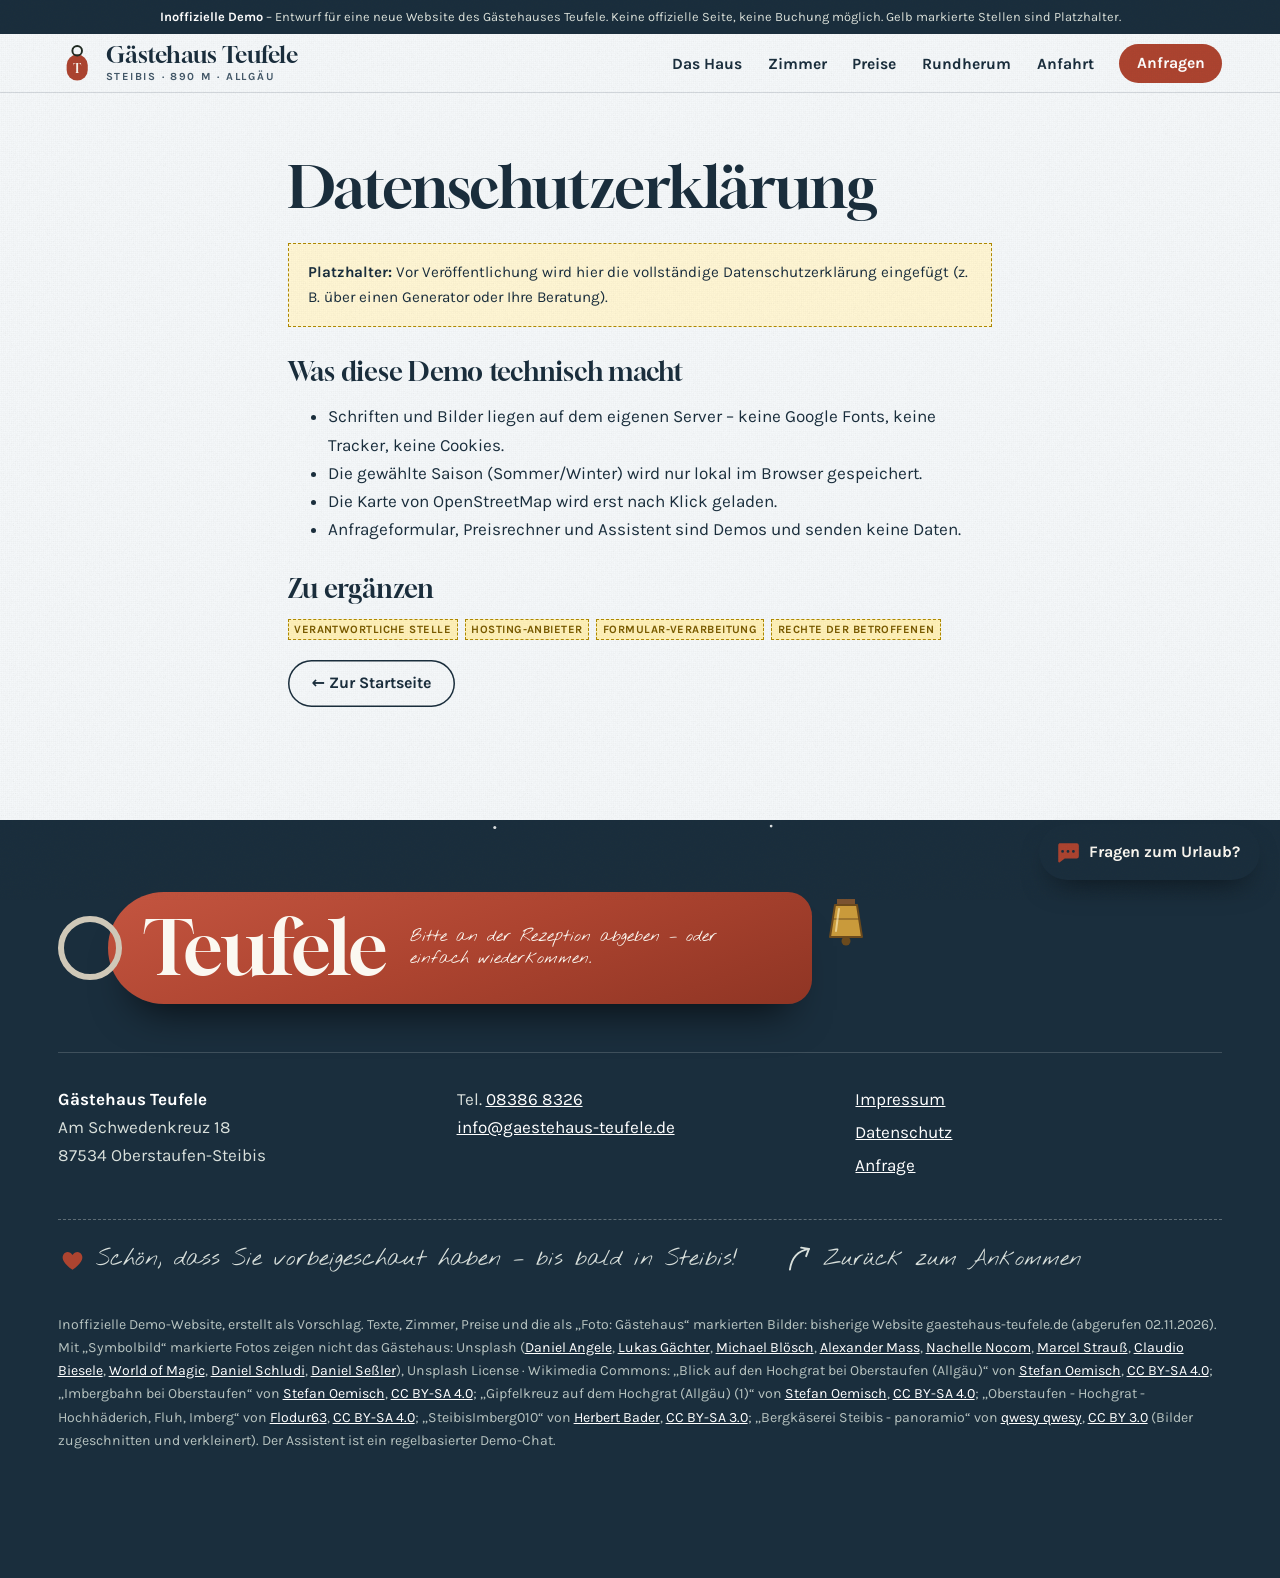
==== commit fb37338e: "Demo-Vorschau" ====
--- a/datenschutz.html
+++ b/datenschutz.html
@@ -13,6 +13,8 @@
 <link rel="stylesheet" href="css/style.css">
 <link rel="stylesheet" href="chatbot/chatbot.css">
 <link rel="stylesheet" href="css/premium.css">
+<!--liebe--><link rel="stylesheet" href="css/liebe.css"><link rel="stylesheet" href="css/liebe-site.css"><!--/liebe-->
+
 <script>document.documentElement.classList.add('js')</script>
 <script>try{var q=new URLSearchParams(location.search).get('saison'),s=q||localStorage.getItem('teufele-saison');if(!s){var d=new Date(),m=d.getMonth()+1,t=d.getDate();s=(m>4&&m<11)||(m==4&&t>=15)||(m==11&&t<=2)?'sommer':'winter'}document.documentElement.dataset.season=s==='winter'?'winter':'sommer'}catch(e){}</script>
 <script>try{if(!matchMedia('(prefers-reduced-motion: reduce)').matches&&!sessionStorage.getItem('demo-intro'))document.documentElement.classList.add('intro-on')}catch(e){}</script>
@@ -65,5 +67,6 @@
 <script src="js/fx.js" defer></script>
 <script src="js/main.js" defer></script>
 <script src="chatbot/chatbot.js" data-kb="chatbot/kb.json" defer></script>
+<!--liebe--><script type="application/json" id="liebe-cfg">{"underline": [{"sel": ".haus-text h2, .preise h2, .rundherum h2, .anfahrt h2", "style": "wave"}, {"sel": ".zimmer h2, .anfrage h2", "style": "loop", "color": "#e9c9a0"}], "notes": [{"at": ".haus-text .ticks", "text": "Hunde dürfen mit!", "arrow": "ul", "rot": 3, "css": {"right": "0", "bottom": "-2.6rem"}}, {"at": ".preise-grid .intro-p", "text": "inkl. Frühstücksbuffet!", "arrow": "dl", "rot": -3, "m": "inline", "css": {"right": "-1rem", "top": "-2.6rem"}}, {"at": ".anfahrt .weg", "text": "wir freuen uns auf Sie!", "arrow": "ul", "rot": 3, "m": "inline", "css": {"right": "0", "bottom": "-2.8rem"}}], "frames": [{"sel": ".rundherum .strip figure", "kind": "tape"}], "lift": ".rundherum .tile", "squish": ".btn, .fob, .mobile-bar a", "burst": {"sel": ".btn, a[href^='tel:'], .mobile-bar a", "shapes": ["flower", "leaf", "heart"], "colors": ["#ad4430", "#4d6a4b", "#e3b04b", "#d97f6a"], "n": 7}, "egg": {"at": ".footer .fk-tag", "type": "bell", "label": "Kuhglocke läuten", "hint": "Bim-bam?", "svg": "<svg width='46' height='54' viewBox='0 0 46 54' aria-hidden='true'><path d='M14 4h18v6H14z' fill='#7a5230'/><path d='M12 10h22l5 32H7z' fill='#c99a3b' stroke='#6b4a1d' stroke-width='2' stroke-linejoin='round'/><path d='M10 24h26' stroke='#6b4a1d' stroke-width='1.5' opacity='.6'/><circle cx='23' cy='46' r='4.5' fill='#6b4a1d'/><path d='M16 14c-1 6-2 14-3 22' stroke='#fff3c4' stroke-width='2' stroke-linecap='round' opacity='.6'/><\/svg>", "msg": "Bim-bam! Grüße aus Steibis, 890&nbsp;m über dem Meer.", "autoclose": 6000, "css": {"right": "-3.6rem", "top": ".2rem"}}, "foot": {"at": ".footer .wrap", "after": ".foot-cols", "text": "Schön, dass Sie vorbeigeschaut haben – bis bald in Steibis!", "top": "Zurück zum Ankommen", "shape": "heart"}, "texture": "linen"}</script><script src="js/liebe.js" defer></script><!--/liebe-->
 </body>
 </html>
--- a/css/liebe.css
+++ b/css/liebe.css
@@ -0,0 +1,115 @@
+/* liebe.css – gemeinsame „Handgemacht“-Schicht (Runde 7). Farben/Schrift je Seite über Variablen in liebe-site.css:
+   --lv-hand (Handschrift), --lv-ink (Notizen), --lv-ul (Unterstreichung), --lv-accent, --lv-paper, --lv-tape */
+:root{--lv-hand:cursive;--lv-ink:currentColor;--lv-ul:currentColor;--lv-accent:currentColor;--lv-paper:#fbf7ef;--lv-tape:rgba(236,224,190,.78);--lv-ease:cubic-bezier(.22,.61,.36,1);--lv-tex-o:.5}
+.lv-anchor{position:relative;inset:auto!important}
+
+/* Papier-/Holz-/Stoff-Textur: ein ruhendes, sehr leichtes Korn über der Seite */
+html[class*="lv-tex-"] body::after{content:"";position:fixed;inset:0;pointer-events:none;z-index:2147483000;opacity:var(--lv-tex-o);background-size:256px 256px}
+html[class*="lv-tex-"] body::after{background-image:url(../img/liebe/tex.webp)}
+@media print{html[class*="lv-tex-"] body::after{display:none}}
+
+/* 1 · Unterstreichung */
+.lv-ul{display:block;width:min(var(--lv-ul-w,210px),62%);height:var(--lv-ul-h,13px);margin:.18em 0 0 var(--lv-ul-ml,-.05em);color:var(--lv-ul);pointer-events:none;line-height:0}
+.lv-ul-c{margin-inline:auto}
+.lv-ul-alt{transform:rotate(-1.2deg) scaleX(-1)}
+.lv-ul svg{width:100%;height:100%;overflow:visible;display:block}
+.lv-ul path{fill:none;stroke:currentColor;stroke-width:var(--lv-ul-sw,2.6);stroke-linecap:round;stroke-linejoin:round;vector-effect:non-scaling-stroke;stroke-dasharray:1;stroke-dashoffset:1;transition:stroke-dashoffset 1.15s .45s var(--lv-ease)}
+.lv-in>.lv-ul path,.in>.lv-ul path,.lv-reduce .lv-ul path{stroke-dashoffset:0}
+.lv-ul-brush path{stroke-width:calc(var(--lv-ul-sw,2.6) * 1.8)}
+
+/* 2 · Randnotizen */
+.lv-note{position:absolute;z-index:3;display:flex;align-items:flex-start;gap:.15rem;font-family:var(--lv-hand);font-size:var(--lv-note-fs,1.35rem);line-height:1.05;color:var(--lv-ink);font-weight:var(--lv-note-fw,500);width:max-content;max-width:var(--lv-note-mw,15rem);pointer-events:none;transform:rotate(var(--lv-rot,-3deg));opacity:0;transition:opacity .7s .25s var(--lv-ease),translate .7s .25s var(--lv-ease);translate:0 6px;text-wrap:balance}
+.lv-note.lv-in,.lv-reduce .lv-note{opacity:1;translate:0 0}
+.lv-note-t{display:block}
+.lv-arrow{flex:none;width:3.2rem;height:2.2rem;overflow:visible;margin-top:.1rem}
+.lv-arrow path{fill:none;stroke:currentColor;stroke-width:2;stroke-linecap:round;stroke-linejoin:round;stroke-dasharray:1;stroke-dashoffset:1;transition:stroke-dashoffset .8s .55s var(--lv-ease)}
+.lv-arrow .lv-ah{transition-delay:1.2s;transition-duration:.35s}
+.lv-in .lv-arrow path,.lv-reduce .lv-arrow path{stroke-dashoffset:0}
+.lv-arrow-dl .lv-arrow{}                         /* Pfeil zeigt nach unten links (Grundform) */
+.lv-arrow-dr .lv-arrow{transform:scaleX(-1)}
+.lv-arrow-ul .lv-arrow{transform:scaleY(-1)}
+.lv-arrow-ur .lv-arrow{transform:scale(-1,-1)}
+.lv-arrow-dr,.lv-arrow-ur{flex-direction:row-reverse}
+@media (max-width:899px){
+  .lv-note-dk{display:none}
+  .lv-note-m{position:static;display:flex;margin:.9rem 0 .2rem;width:auto;max-width:100%;font-size:var(--lv-note-fs-m,1.2rem);transform:rotate(-1.5deg);inset:auto!important}
+  .lv-note-m .lv-arrow{width:2.4rem;height:1.7rem}
+}
+
+/* 3 · Bildrahmen-Details */
+.lv-deco{position:absolute;inset:0;pointer-events:none;z-index:4}
+.lv-c{position:absolute;width:26px;height:26px;background:var(--lv-corner,#2b1c13);opacity:.88;filter:drop-shadow(0 1px 1px rgba(0,0,0,.25))}
+.lv-c1{top:var(--lv-c-off,-4px);left:var(--lv-c-off,-4px);clip-path:polygon(0 0,100% 0,0 100%)}
+.lv-c2{top:var(--lv-c-off,-4px);right:var(--lv-c-off,-4px);clip-path:polygon(0 0,100% 0,100% 100%)}
+.lv-c3{bottom:var(--lv-c-off,-4px);right:var(--lv-c-off,-4px);clip-path:polygon(100% 0,100% 100%,0 100%)}
+.lv-c4{bottom:var(--lv-c-off,-4px);left:var(--lv-c-off,-4px);clip-path:polygon(0 0,100% 100%,0 100%)}
+.lv-tape{position:absolute;top:-12px;left:50%;width:92px;height:26px;margin-left:-46px;background:var(--lv-tape);transform:rotate(-4deg);box-shadow:0 1px 2px rgba(0,0,0,.12)}
+.lv-tape-r{transform:rotate(5deg);left:auto;right:14px;margin:0}
+.lv-pin{position:absolute;top:-7px;left:50%;width:16px;height:16px;margin-left:-8px;border-radius:50%;background:radial-gradient(circle at 35% 35%,#fff7 0 2px,transparent 3px),var(--lv-pin,#ad4430);box-shadow:0 2px 3px rgba(0,0,0,.35)}
+.lv-fr{rotate:var(--lv-tilt,0deg);transition:rotate .5s var(--lv-ease),translate .5s var(--lv-ease)}
+@media (hover:hover){.lv-fr:hover{rotate:0deg;translate:0 -3px}}
+
+/* 4 · Hover & Klick */
+.lv-lift{transition:translate .4s var(--lv-ease),rotate .4s var(--lv-ease),box-shadow .4s var(--lv-ease)}
+@media (hover:hover){.lv-lift:hover{translate:0 -5px;rotate:-.5deg}}
+.lv-squish{transition:scale .18s var(--lv-ease)}
+.lv-squish:active{scale:.96}
+.lv-burst{position:fixed;width:0;height:0;z-index:2147483001;pointer-events:none}
+.lv-bp{position:absolute;left:0;top:0;width:18px;height:18px;transform:translate(-50%,-50%)}
+.lv-bp svg{width:100%;height:100%;fill:currentColor;overflow:visible}
+.lv-bp svg .o{fill:none;stroke:currentColor;stroke-width:1.8;stroke-linecap:round}
+.lv-bp svg .c{fill:#fff8e6}
+
+/* 5 · Überraschung */
+.lv-egg{position:absolute;z-index:5;display:flex;align-items:center;gap:.6rem}
+.lv-egg-btn{all:unset;cursor:pointer;display:block;line-height:0;border-radius:10px;transition:transform .35s var(--lv-ease)}
+.lv-egg-btn:focus-visible{outline:2px dashed currentColor;outline-offset:4px}
+.lv-egg-btn svg{display:block;overflow:visible}
+@media (hover:hover){.lv-egg-btn:hover{transform:rotate(-8deg) scale(1.06)}}
+.lv-egg-msg{font-family:var(--lv-hand);font-size:var(--lv-egg-fs,1.3rem);line-height:1.1;max-width:16rem;color:var(--lv-egg-ink,currentColor);opacity:0;translate:-6px 0;transition:opacity .45s var(--lv-ease),translate .45s var(--lv-ease)}
+.lv-egg-on .lv-egg-msg{opacity:1;translate:0 0}
+.lv-count{font-family:inherit;font-size:1.25em;margin-right:.25em}
+.lv-shoot{position:absolute;top:18%;left:8%;width:120px;height:2px;border-radius:2px;background:linear-gradient(90deg,transparent,#fff7d6);pointer-events:none;animation:lvShoot 1.3s var(--lv-ease) forwards;z-index:2}
+@keyframes lvShoot{0%{transform:translate(0,0) rotate(18deg);opacity:0}15%{opacity:1}100%{transform:translate(70vw,26vh) rotate(18deg);opacity:0}}
+
+/* 6 · Fußzeile */
+.lv-foot{display:flex;flex-wrap:wrap;align-items:center;justify-content:flex-start;gap:.8rem 2.5rem;margin:2rem 0 0;padding-top:1.2rem;border-top:1px dashed color-mix(in srgb,currentColor 35%,transparent)}
+.lv-foot-t{display:flex;align-items:center;gap:.6rem;margin:0;font-family:var(--lv-hand);font-size:var(--lv-foot-fs,1.45rem);line-height:1.15;color:var(--lv-foot-ink,inherit)}
+.lv-foot-i{width:1.25em;height:1.25em;flex:none;fill:var(--lv-foot-heart,#c8553d);animation:lvBeat 2.6s ease-in-out infinite}
+.lv-foot-i .o{fill:none;stroke:var(--lv-foot-heart,#c8553d);stroke-width:1.8}
+@keyframes lvBeat{0%,70%,100%{transform:scale(1)}78%{transform:scale(1.18)}86%{transform:scale(.96)}92%{transform:scale(1.1)}}
+.lv-top{all:unset;cursor:pointer;display:inline-flex;align-items:center;gap:.35rem;font-family:var(--lv-hand);font-size:var(--lv-foot-fs,1.35rem);color:var(--lv-foot-ink,inherit);padding:.2rem .3rem;border-radius:6px}
+.lv-top svg{width:1.6em;height:1.6em;overflow:visible;transition:transform .35s var(--lv-ease)}
+.lv-top path{fill:none;stroke:currentColor;stroke-width:2.2;stroke-linecap:round;stroke-linejoin:round}
+.lv-top:hover svg{transform:translateY(-4px) rotate(-6deg)}
+.lv-top:focus-visible{outline:2px dashed currentColor;outline-offset:3px}
+
+/* Sanfte Übergänge zwischen Seiten (Impressum ⇄ Start) */
+@media (prefers-reduced-motion:no-preference){
+  @view-transition{navigation:auto}
+  ::view-transition-old(root),::view-transition-new(root){animation-duration:.38s;animation-timing-function:var(--lv-ease)}
+}
+/* Bewegung reduzieren: alles still und sofort sichtbar */
+@media (prefers-reduced-motion:reduce){
+  .lv-note,.lv-ul path,.lv-arrow path,.lv-fr,.lv-lift,.lv-egg-msg{transition:none!important}
+  .lv-foot-i{animation:none}
+  .lv-note{opacity:1;translate:0 0}
+}
+
+/* 404 – liebevoll verlaufen */
+.lv-404{margin:0;min-height:100vh;background:var(--lv-404-bg,var(--lv-paper));color:var(--lv-404-ink,#222);font-family:var(--lv-404-font,system-ui,sans-serif)}
+.lv-404 .demo-banner{background:#fff3b0;color:#3a2f00;font:500 .82rem/1.4 system-ui,sans-serif;padding:.5rem 1rem;text-align:center;border-bottom:1px solid #e6d27a}
+.lv-404-main{display:grid;place-items:center;padding:clamp(2rem,6vw,5rem) 1.2rem;min-height:calc(100vh - 3rem);box-sizing:border-box}
+.lv-404-card{position:relative;max-width:34rem;text-align:center}
+.lv-404-code{margin:0;font-family:var(--lv-404-display,inherit);font-size:clamp(4.5rem,18vw,8.5rem);line-height:.9;letter-spacing:-.02em;color:var(--lv-404-accent,#c8553d);opacity:.9}
+.lv-404-art{width:min(220px,60vw);margin:.4rem auto 1rem}
+.lv-404-art svg{width:100%;height:auto;overflow:visible}
+.lv-404 h1{font-family:var(--lv-404-display,inherit);font-size:clamp(1.6rem,5vw,2.4rem);line-height:1.1;margin:.2rem 0 .7rem;font-weight:var(--lv-404-hw,600)}
+.lv-404-text{font-size:1.05rem;line-height:1.55;margin:0 auto 1rem;max-width:28rem;opacity:.85}
+.lv-404-hand{font-family:var(--lv-hand);font-size:1.5rem;color:var(--lv-ink);transform:rotate(-2deg);margin:0 0 1.6rem}
+.lv-404-btn{display:inline-block;padding:.85rem 1.5rem;border-radius:var(--lv-404-r,999px);background:var(--lv-404-accent,#c8553d);color:var(--lv-404-btn-ink,#fff);text-decoration:none;font-weight:600;transition:transform .3s var(--lv-ease),box-shadow .3s var(--lv-ease)}
+.lv-404-btn:hover{transform:translateY(-3px) rotate(-1deg);box-shadow:0 8px 20px rgba(0,0,0,.15)}
+.lv-404-btn:focus-visible{outline:2px dashed currentColor;outline-offset:4px}
+.lv-404-art .draw{fill:none;stroke:currentColor;stroke-width:2.4;stroke-linecap:round;stroke-linejoin:round;stroke-dasharray:1;stroke-dashoffset:1;animation:lvDraw 1.6s .2s var(--lv-ease) forwards}
+@keyframes lvDraw{to{stroke-dashoffset:0}}
+@media (prefers-reduced-motion:reduce){.lv-404-art .draw{animation:none;stroke-dashoffset:0}}
--- a/css/liebe-site.css
+++ b/css/liebe-site.css
@@ -0,0 +1,14 @@
+/* Gästehaus Teufele – liebevolle Details (Schlüsselbrett, Steibis). Wird von liebe_inject.py nicht überschrieben. */
+:root{--lv-hand:'Nothing',cursive;--lv-ink:var(--ziegel);--lv-ul:var(--ziegel);--lv-tex-o:.35;--lv-note-fs:1.45rem;--lv-ul-w:210px;--lv-egg-fs:1.35rem}
+.zimmer,.anfrage{--lv-ink:#e9c9a0;--lv-ul:#e9c9a0}
+.footer .fk-tag{position:relative}
+.lv-egg-bell{--lv-egg-ink:currentColor}
+.lv-egg-bell .lv-egg-btn svg{transform-origin:50% 8%}
+.lv-egg-bell.lv-egg-on .lv-egg-btn svg{animation:lvRing 1.1s ease}
+@keyframes lvRing{15%{transform:rotate(16deg)}35%{transform:rotate(-13deg)}55%{transform:rotate(8deg)}75%{transform:rotate(-4deg)}100%{transform:none}}
+.lv-egg-bell .lv-egg-msg{position:absolute;right:0;top:100%;width:12rem;margin-top:.5rem;text-align:right;color:#f4ead8}
+.footer .lv-foot{--lv-foot-heart:var(--ziegel)}
+@media (max-width:899px){.lv-egg-bell{right:.6rem!important;top:auto!important;bottom:-3.4rem}.lv-egg-bell .lv-egg-msg{background:rgba(20,38,48,.94);padding:.4rem .7rem;border-radius:10px;z-index:2}}
+@media (prefers-reduced-motion:reduce){.lv-egg-bell.lv-egg-on .lv-egg-btn svg{animation:none}}
+.lv-404{--lv-404-bg:#f8f4ec;--lv-404-ink:#1f2a22;--lv-404-accent:#ad4430;--lv-404-font:'Karla',system-ui,sans-serif;--lv-404-display:'Gloock',Georgia,serif;--lv-404-r:14px;--lv-404-hw:400}
+.lv-404-art{color:#4d6a4b}
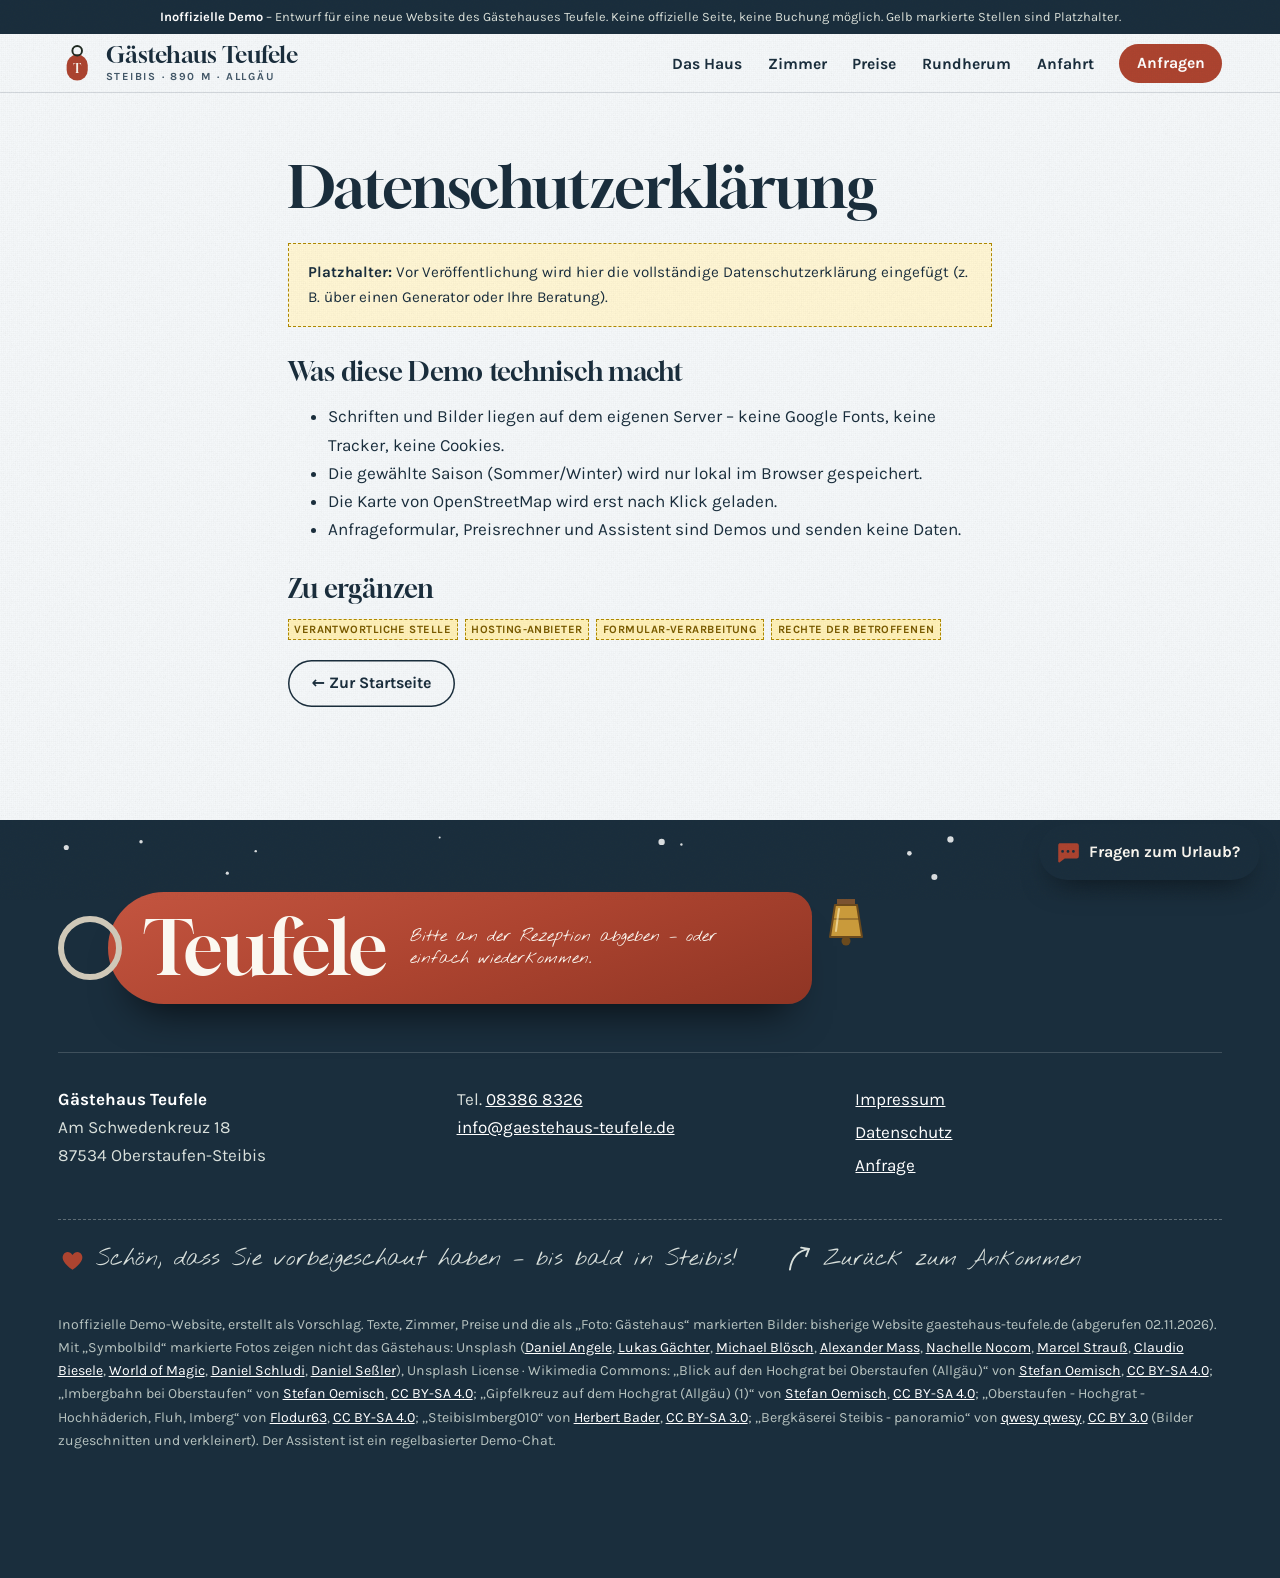
==== commit 5635bf4b: "Demo-Vorschau" ====
--- a/datenschutz.html
+++ b/datenschutz.html
@@ -22,7 +22,7 @@
 <body id="top">
 <div class="demo-banner" role="note"><strong>Inoffizielle Demo</strong> – Entwurf für eine neue Website des Gästehauses Teufele. Keine offizielle Seite, keine Buchung möglich. Gelb markierte Stellen sind Platzhalter.</div>
 <header class="site-header">
-  <a class="brand" href="index.html#top" aria-label="Gästehaus Teufele – Startseite"><svg class="logo-key" viewBox="0 0 40 40" aria-hidden="true"><rect x="9" y="11" width="22" height="27" rx="11" fill="#ad4430"/><circle cx="20" cy="7" r="5" fill="none" stroke="#1f2a22" stroke-width="2"/><text x="20" y="30" text-anchor="middle" font-family="Gloock,Georgia,serif" font-size="13" fill="#f8f4ec">T</text></svg><span class="brand-t"><b>Gästehaus Teufele</b><small>Steibis · 890 m · Allgäu</small></span></a>
+  <a class="brand" href="index.html#top"><svg class="logo-key" viewBox="0 0 40 40" aria-hidden="true"><rect x="9" y="11" width="22" height="27" rx="11" fill="#ad4430"/><circle cx="20" cy="7" r="5" fill="none" stroke="#1f2a22" stroke-width="2"/><text x="20" y="30" text-anchor="middle" font-family="Gloock,Georgia,serif" font-size="13" fill="#f8f4ec">T</text></svg><span class="brand-t"><b>Gästehaus Teufele</b><small>Steibis · 890 m · Allgäu</small></span></a>
   <nav class="nav" aria-label="Hauptnavigation">
     <button class="nav-toggle" aria-expanded="false" aria-controls="nav-list"><span class="sr-only">Menü</span><span></span><span></span><span></span></button>
     <ul id="nav-list">
@@ -54,7 +54,7 @@
 <footer class="footer">
   <canvas class="foot-snow s-winter-only" data-particles="snow" aria-hidden="true"></canvas>
   <div class="wrap">
-    <div class="foot-key" aria-hidden="true"><span class="fk-ring"></span><span class="fk-tag"><b>Teufele</b><small>Bitte an der Rezeption abgeben – oder einfach wiederkommen.</small></span></div>
+    <div class="foot-key"><span class="fk-ring" aria-hidden="true"></span><span class="fk-tag"><b aria-hidden="true">Teufele</b><small aria-hidden="true">Bitte an der Rezeption abgeben – oder einfach wiederkommen.</small></span></div>
     <div class="foot-cols">
       <p><strong>Gästehaus Teufele</strong><br>Am Schwedenkreuz 18<br>87534 Oberstaufen-Steibis</p>
       <p>Tel. <a href="tel:+4983868326">08386 8326</a><br><a href="mailto:info@gaestehaus-teufele.de">info@gaestehaus-teufele.de</a></p>
--- a/chatbot/chatbot.css
+++ b/chatbot/chatbot.css
@@ -51,3 +51,11 @@
   .cb-open .cb-panel{position:fixed;left:0;right:0;bottom:0;width:100%;max-width:none;height:82svh;border-radius:18px 18px 0 0}
 }
 @media (prefers-reduced-motion:reduce){.cb-panel{animation:none}.cb-typing i{animation:none}}
+/* Runde 8: Übergabe an Mensch, sichtbarer Fokus, Chips umbrechen statt versteckt scrollen */
+.cb-chips{flex-wrap:wrap;overflow:visible}
+.cb-handoff{display:flex;flex-wrap:wrap;align-items:center;gap:6px 8px;margin:0;padding:7px 14px;border-top:1px dashed var(--cb-line);font-size:13px;color:var(--cb-ink)}
+.cb-handoff span{opacity:.8;margin-right:2px}
+.cb-hand{display:inline-flex;align-items:center;gap:5px;padding:6px 11px;border-radius:999px;background:var(--cb-soft);color:var(--cb-ink)!important;text-decoration:none;font-weight:700;font-size:13px;border:1px solid var(--cb-line)}
+.cb-hand:hover{background:var(--cb-ink);color:#fff!important}
+.cb-launcher:focus-visible,.cb-chip:focus-visible,.cb-link:focus-visible,.cb-hand:focus-visible,.cb-close:focus-visible,.cb-send:focus-visible{outline:3px solid var(--cb-gold);outline-offset:2px}
+.cb-input:focus-visible{box-shadow:0 0 0 3px color-mix(in srgb,var(--cb-accent) 30%,transparent)}
--- a/css/liebe.css
+++ b/css/liebe.css
@@ -113,3 +113,10 @@
 .lv-404-art .draw{fill:none;stroke:currentColor;stroke-width:2.4;stroke-linecap:round;stroke-linejoin:round;stroke-dasharray:1;stroke-dashoffset:1;animation:lvDraw 1.6s .2s var(--lv-ease) forwards}
 @keyframes lvDraw{to{stroke-dashoffset:0}}
 @media (prefers-reduced-motion:reduce){.lv-404-art .draw{animation:none;stroke-dashoffset:0}}
+
+/* Footer-Abschied vs. Chat-FAB (mobil) */
+@media (max-width:899px){
+  .lv-top{max-width:calc(100% - 4.75rem);box-sizing:border-box}
+  .lv-foot-in .cb-launcher{padding:0 13px;gap:0}
+  .lv-foot-in .cb-launcher-label{position:absolute;width:1px;height:1px;overflow:hidden;clip:rect(0 0 0 0);white-space:nowrap}
+}
